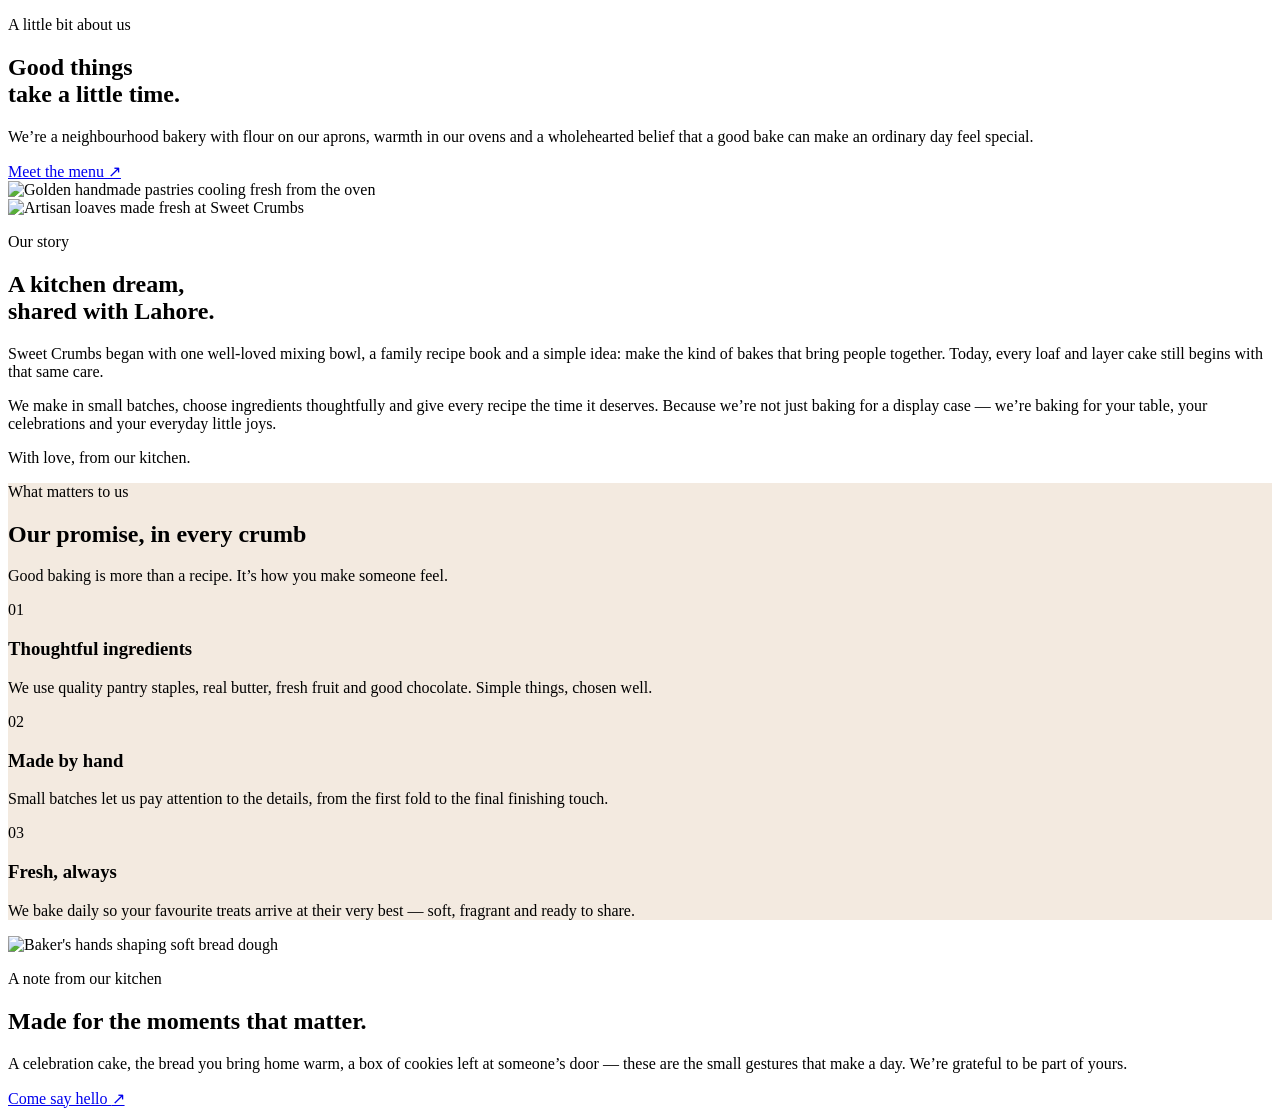
==== about.html @ 13563d33 "Add files via upload" ====
<!doctype html><html lang="en"><head><meta charset="utf-8"><meta name="viewport" content="width=device-width, initial-scale=1"><meta name="description" content="Meet Sweet Crumbs Bakery, a Lahore neighbourhood bakery inspired by care, craft and the joy of sharing."><title>Our Story | Sweet Crumbs Bakery</title><link rel="stylesheet" href="css/style.css"><link rel="stylesheet" href="css/theme.css"><script defer src="js/products.js"></script><script defer src="js/main.js"></script></head><body><div id="site-header"></div><main><section class="about-banner"><div class="about-banner-copy"><p class="eyebrow">A little bit about us</p><h1>Good things<br>take a little time.</h1><p>We’re a neighbourhood bakery with flour on our aprons, warmth in our ovens and a wholehearted belief that a good bake can make an ordinary day feel special.</p><a class="button button-dark" href="shop.html" style="align-self:flex-start">Meet the menu <span>↗</span></a></div><div class="about-banner-image"><img src="https://images.unsplash.com/photo-1555507036-ab1f4038808a?auto=format&fit=crop&w=1200&q=85" alt="Golden handmade pastries cooling fresh from the oven"></div></section><section class="section container story-grid reveal"><div class="story-photo"><img src="https://images.unsplash.com/photo-1509440159596-0249088772ff?auto=format&fit=crop&w=1000&q=85" alt="Artisan loaves made fresh at Sweet Crumbs"></div><div class="story-copy"><p class="eyebrow">Our story</p><h2 class="story-title">A kitchen dream,<br>shared with Lahore.</h2><p>Sweet Crumbs began with one well-loved mixing bowl, a family recipe book and a simple idea: make the kind of bakes that bring people together. Today, every loaf and layer cake still begins with that same care.</p><p>We make in small batches, choose ingredients thoughtfully and give every recipe the time it deserves. Because we’re not just baking for a display case — we’re baking for your table, your celebrations and your everyday little joys.</p><p class="signature">With love, from our kitchen.</p></div></section><section class="section" style="background:#f3eae0"><div class="container reveal"><div class="section-head"><div><p class="eyebrow">What matters to us</p><h2>Our promise, in every crumb</h2><p>Good baking is more than a recipe. It’s how you make someone feel.</p></div></div><div class="values-grid"><article class="value-card"><span class="value-number">01</span><h3>Thoughtful ingredients</h3><p>We use quality pantry staples, real butter, fresh fruit and good chocolate. Simple things, chosen well.</p></article><article class="value-card"><span class="value-number">02</span><h3>Made by hand</h3><p>Small batches let us pay attention to the details, from the first fold to the final finishing touch.</p></article><article class="value-card"><span class="value-number">03</span><h3>Fresh, always</h3><p>We bake daily so your favourite treats arrive at their very best — soft, fragrant and ready to share.</p></article></div></div></section><section class="section container fresh-section reveal"><div class="fresh-image"><img src="https://images.unsplash.com/photo-1608198093002-ad4e005484df?auto=format&fit=crop&w=1000&q=85" alt="Baker's hands shaping soft bread dough"></div><div class="fresh-copy"><p class="eyebrow">A note from our kitchen</p><h2>Made for the moments that matter.</h2><p>A celebration cake, the bread you bring home warm, a box of cookies left at someone’s door — these are the small gestures that make a day. We’re grateful to be part of yours.</p><a class="button button-dark" href="contact.html">Come say hello <span>↗</span></a></div></section></main><div id="site-footer"></div></body></html>
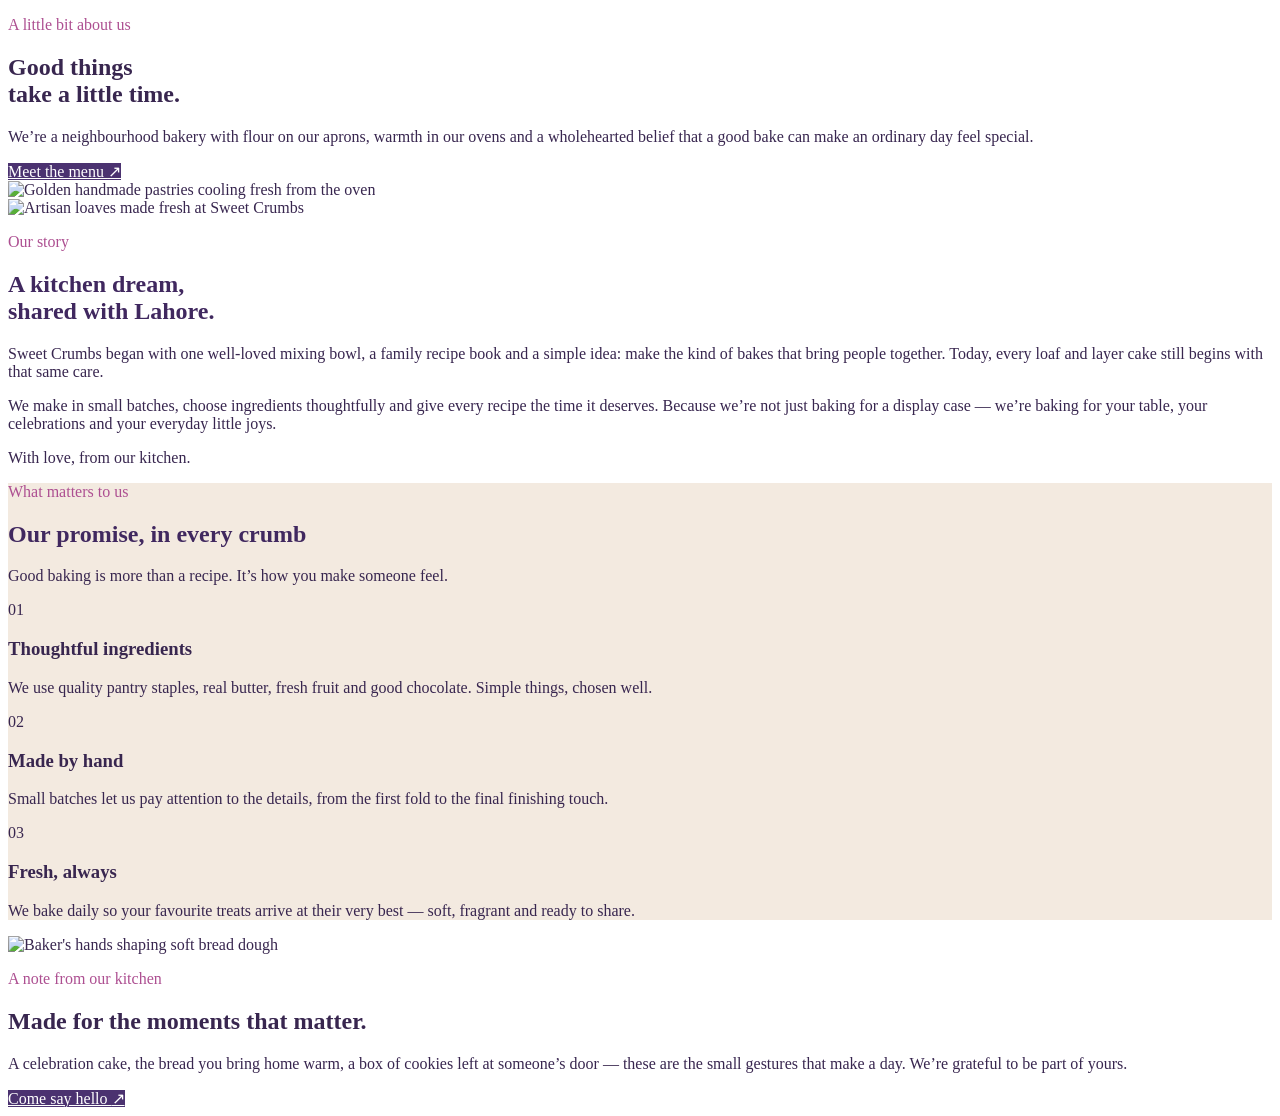
==== commit dfd34fad: "changes" ====
--- a/about.html
+++ b/about.html
@@ -1 +1 @@
-<!doctype html><html lang="en"><head><meta charset="utf-8"><meta name="viewport" content="width=device-width, initial-scale=1"><meta name="description" content="Meet Sweet Crumbs Bakery, a Lahore neighbourhood bakery inspired by care, craft and the joy of sharing."><title>Our Story | Sweet Crumbs Bakery</title><link rel="stylesheet" href="css/style.css"><link rel="stylesheet" href="css/theme.css"><script defer src="js/products.js"></script><script defer src="js/main.js"></script></head><body><div id="site-header"></div><main><section class="about-banner"><div class="about-banner-copy"><p class="eyebrow">A little bit about us</p><h1>Good things<br>take a little time.</h1><p>We’re a neighbourhood bakery with flour on our aprons, warmth in our ovens and a wholehearted belief that a good bake can make an ordinary day feel special.</p><a class="button button-dark" href="shop.html" style="align-self:flex-start">Meet the menu <span>↗</span></a></div><div class="about-banner-image"><img src="https://images.unsplash.com/photo-1555507036-ab1f4038808a?auto=format&fit=crop&w=1200&q=85" alt="Golden handmade pastries cooling fresh from the oven"></div></section><section class="section container story-grid reveal"><div class="story-photo"><img src="https://images.unsplash.com/photo-1509440159596-0249088772ff?auto=format&fit=crop&w=1000&q=85" alt="Artisan loaves made fresh at Sweet Crumbs"></div><div class="story-copy"><p class="eyebrow">Our story</p><h2 class="story-title">A kitchen dream,<br>shared with Lahore.</h2><p>Sweet Crumbs began with one well-loved mixing bowl, a family recipe book and a simple idea: make the kind of bakes that bring people together. Today, every loaf and layer cake still begins with that same care.</p><p>We make in small batches, choose ingredients thoughtfully and give every recipe the time it deserves. Because we’re not just baking for a display case — we’re baking for your table, your celebrations and your everyday little joys.</p><p class="signature">With love, from our kitchen.</p></div></section><section class="section" style="background:#f3eae0"><div class="container reveal"><div class="section-head"><div><p class="eyebrow">What matters to us</p><h2>Our promise, in every crumb</h2><p>Good baking is more than a recipe. It’s how you make someone feel.</p></div></div><div class="values-grid"><article class="value-card"><span class="value-number">01</span><h3>Thoughtful ingredients</h3><p>We use quality pantry staples, real butter, fresh fruit and good chocolate. Simple things, chosen well.</p></article><article class="value-card"><span class="value-number">02</span><h3>Made by hand</h3><p>Small batches let us pay attention to the details, from the first fold to the final finishing touch.</p></article><article class="value-card"><span class="value-number">03</span><h3>Fresh, always</h3><p>We bake daily so your favourite treats arrive at their very best — soft, fragrant and ready to share.</p></article></div></div></section><section class="section container fresh-section reveal"><div class="fresh-image"><img src="https://images.unsplash.com/photo-1608198093002-ad4e005484df?auto=format&fit=crop&w=1000&q=85" alt="Baker's hands shaping soft bread dough"></div><div class="fresh-copy"><p class="eyebrow">A note from our kitchen</p><h2>Made for the moments that matter.</h2><p>A celebration cake, the bread you bring home warm, a box of cookies left at someone’s door — these are the small gestures that make a day. We’re grateful to be part of yours.</p><a class="button button-dark" href="contact.html">Come say hello <span>↗</span></a></div></section></main><div id="site-footer"></div></body></html>+<!doctype html><html lang="en"><head><meta charset="utf-8"><meta name="viewport" content="width=device-width, initial-scale=1"><meta name="description" content="Meet Sweet Crumbs Bakery, a Lahore neighbourhood bakery inspired by care, craft and the joy of sharing."><title>Our Story | Sweet Crumbs Bakery</title><link rel="stylesheet" href="style.css"><link rel="stylesheet" href="css/theme.css"><script defer src="js/products.js"></script><script defer src="js/main.js"></script></head><body><div id="site-header"></div><main><section class="about-banner"><div class="about-banner-copy"><p class="eyebrow">A little bit about us</p><h1>Good things<br>take a little time.</h1><p>We’re a neighbourhood bakery with flour on our aprons, warmth in our ovens and a wholehearted belief that a good bake can make an ordinary day feel special.</p><a class="button button-dark" href="shop.html" style="align-self:flex-start">Meet the menu <span>↗</span></a></div><div class="about-banner-image"><img src="https://images.unsplash.com/photo-1555507036-ab1f4038808a?auto=format&fit=crop&w=1200&q=85" alt="Golden handmade pastries cooling fresh from the oven"></div></section><section class="section container story-grid reveal"><div class="story-photo"><img src="https://images.unsplash.com/photo-1509440159596-0249088772ff?auto=format&fit=crop&w=1000&q=85" alt="Artisan loaves made fresh at Sweet Crumbs"></div><div class="story-copy"><p class="eyebrow">Our story</p><h2 class="story-title">A kitchen dream,<br>shared with Lahore.</h2><p>Sweet Crumbs began with one well-loved mixing bowl, a family recipe book and a simple idea: make the kind of bakes that bring people together. Today, every loaf and layer cake still begins with that same care.</p><p>We make in small batches, choose ingredients thoughtfully and give every recipe the time it deserves. Because we’re not just baking for a display case — we’re baking for your table, your celebrations and your everyday little joys.</p><p class="signature">With love, from our kitchen.</p></div></section><section class="section" style="background:#f3eae0"><div class="container reveal"><div class="section-head"><div><p class="eyebrow">What matters to us</p><h2>Our promise, in every crumb</h2><p>Good baking is more than a recipe. It’s how you make someone feel.</p></div></div><div class="values-grid"><article class="value-card"><span class="value-number">01</span><h3>Thoughtful ingredients</h3><p>We use quality pantry staples, real butter, fresh fruit and good chocolate. Simple things, chosen well.</p></article><article class="value-card"><span class="value-number">02</span><h3>Made by hand</h3><p>Small batches let us pay attention to the details, from the first fold to the final finishing touch.</p></article><article class="value-card"><span class="value-number">03</span><h3>Fresh, always</h3><p>We bake daily so your favourite treats arrive at their very best — soft, fragrant and ready to share.</p></article></div></div></section><section class="section container fresh-section reveal"><div class="fresh-image"><img src="https://images.unsplash.com/photo-1608198093002-ad4e005484df?auto=format&fit=crop&w=1000&q=85" alt="Baker's hands shaping soft bread dough"></div><div class="fresh-copy"><p class="eyebrow">A note from our kitchen</p><h2>Made for the moments that matter.</h2><p>A celebration cake, the bread you bring home warm, a box of cookies left at someone’s door — these are the small gestures that make a day. We’re grateful to be part of yours.</p><a class="button button-dark" href="contact.html">Come say hello <span>↗</span></a></div></section></main><div id="site-footer"></div></body></html>
--- a/style.css
+++ b/style.css
@@ -0,0 +1,83 @@
+@import url('https://fonts.googleapis.com/css2?family=DM+Sans:wght@400;500;600;700&family=Playfair+Display:wght@400;500;600;700&display=swap');
+.sr-only{position:absolute;width:1px;height:1px;padding:0;margin:-1px;overflow:hidden;clip:rect(0,0,0,0);white-space:nowrap;border:0}
+:root{--cream:#fbf8ff;--paper:#fff;--beige:#ece4f4;--pink:#e85d9e;--pink-light:#fce7f2;--brown:#38264f;--brown-2:#563b77;--gold:#9b61c4;--muted:#766b82;--line:#e7dced;--green:#287b56;--shadow:0 16px 48px rgba(56,38,79,.12)}
+body{background:#fff;color:var(--brown)}
+.announcement{background:#4b3270;color:#fff}
+.announcement-note{color:#f7d8ec}.announcement-note span{color:#ff85bc}
+.site-header{background:rgba(255,255,255,.97);border-bottom-color:#eadff1}
+.brand-logo{width:52px;height:52px;object-fit:contain;flex:none}
+.brand-name{color:#4b3270}
+.brand-name small{color:#9973ae}
+.brand-mark{display:none}
+.main-nav a{color:#4b3270}
+.main-nav a:after{background:#e85d9e}
+.bag-link{border-color:#e9dcec;color:#563b77}
+.cart-count{background:#e85d9e;color:#fff}
+.button-dark{background:#4b3270;color:#fff}
+.button-dark:hover{background:#37234f}
+.button-outline{border-color:#a279bd;color:#4b3270}
+.button-light{background:#fff;color:#4b3270}
+.eyebrow{color:#ad4f91}
+.text-link{border-color:#e85d9e;color:#4b3270}
+.section-head h2,.page-title,.story-title,.hero h1,.promo-copy h2{color:#40285f}
+.hero-copy{background:#f5eefb}
+.hero h1 em{color:#d94f91}
+.hero-note{background:#fff;color:#4b3270}
+.category-card:after{background:linear-gradient(0deg,rgba(49,28,69,.78),transparent 65%)}
+.image-tag{background:#e85d9e;color:#fff}
+.icon-add{background:#4b3270;color:#fff}
+.icon-add:hover{background:#e85d9e}
+.page-hero{background:#f5eefb}
+.filter-pill.active,.filter-pill:hover{background:#4b3270;border-color:#4b3270;color:#fff}
+.product-card,.quote-card,.contact-card,.order-summary{border-color:#ecdfef}
+.product-card:hover{box-shadow:0 14px 36px rgba(56,38,79,.14)}
+.promo-banner{background-color:#563b77}
+.site-footer{background:#38264f}
+.brand-light .brand-name{color:#fff}.brand-light .brand-name small{color:#eac4df}
+.floating-wa{background:#e85d9e}
+/* Kitty Cafe-inspired bakery palette and playful logo styling */
+:root{--cream:#fbf8ff;--paper:#fff;--beige:#ece4f4;--pink:#e85d9e;--pink-light:#fce7f2;--brown:#38264f;--brown-2:#563b77;--gold:#9b61c4;--muted:#766b82;--line:#e7dced;--green:#287b56;--shadow:0 16px 48px rgba(56,38,79,.12)}
+body{background:#fff;color:var(--brown)}
+.announcement{background:#4b3270;color:#fff}.announcement-note{color:#f7d8ec}.announcement-note span{color:#ff85bc}
+.site-header{background:rgba(255,255,255,.97);border-bottom-color:#eadff1}
+.brand-logo{width:52px;height:52px;object-fit:contain;flex:none}.brand-name{color:#4b3270}.brand-name small{color:#9973ae}.brand-mark{display:none}
+.main-nav a{color:#4b3270}.main-nav a:after{background:#e85d9e}.bag-link{border-color:#e9dcec;color:#563b77}.cart-count{background:#e85d9e;color:#fff}
+.button-dark{background:#4b3270;color:#fff}.button-dark:hover{background:#37234f}.button-outline{border-color:#a279bd;color:#4b3270}.button-light{background:#fff;color:#4b3270}
+.eyebrow{color:#ad4f91}.text-link{border-color:#e85d9e;color:#4b3270}
+.section-head h2,.page-title,.story-title,.hero h1,.promo-copy h2{color:#40285f}.hero-copy{background:#f5eefb}.hero h1 em{color:#d94f91}.hero-note{background:#fff;color:#4b3270}
+.category-card:after{background:linear-gradient(0deg,rgba(49,28,69,.78),transparent 65%)}.image-tag{background:#e85d9e;color:#fff}.icon-add{background:#4b3270;color:#fff}.icon-add:hover{background:#e85d9e}
+.page-hero{background:#f5eefb}.filter-pill.active,.filter-pill:hover{background:#4b3270;border-color:#4b3270;color:#fff}
+.product-card,.quote-card,.contact-card,.order-summary{border-color:#ecdfef}.product-card:hover{box-shadow:0 14px 36px rgba(56,38,79,.14)}.promo-banner{background-color:#563b77}
+.site-footer{background:#38264f}.brand-light .brand-name{color:#fff}.brand-light .brand-name small{color:#eac4df}.floating-wa{background:#e85d9e}
+@media(max-width:700px){.brand-logo{width:44px;height:44px}.main-nav{background:#fbf8ff}.main-nav a{color:#4b3270}}
+/* Reference-inspired storefront shell: purple cafe header, search, navigation and hero banner. */
+.announcement{display:none}
+.site-header{background:#4b3270;color:#fff;border:0;box-shadow:0 5px 22px rgba(45,26,66,.15)}
+.nav-wrap{width:min(1320px,calc(100% - 48px));height:auto;min-height:112px;display:grid;grid-template-columns:auto minmax(240px,1fr) auto;grid-template-rows:64px 48px;column-gap:30px;align-items:center}
+.brand{grid-column:1;grid-row:1 / span 2;min-width:0;gap:9px}.brand-logo{width:78px;height:78px;padding:3px;border-radius:50%;background:#fff}
+.brand-name{color:#fff;font-family:var(--sans);font-size:20px;font-weight:800;letter-spacing:-.04em}.brand-name small{color:#eadcf8;font-size:8px;letter-spacing:.17em}
+.header-search{grid-column:2;grid-row:1;display:flex;align-items:center;max-width:780px;width:100%;justify-self:center;height:40px;border:1px solid rgba(255,255,255,.38);border-radius:24px;background:#b989d8;overflow:hidden}
+.header-search input{width:100%;height:100%;padding:0 18px;border:0;outline:0;background:transparent;color:#fff;font-size:13px}.header-search input::placeholder{color:#fff;opacity:.94}.header-search button{height:100%;width:48px;border:0;background:transparent;color:#fff;font-size:27px}
+.main-nav{grid-column:2;grid-row:2;align-self:stretch;justify-content:center;gap:clamp(16px,3vw,44px)}.main-nav a{color:#fff;font-size:13px;font-weight:700}.main-nav a:after{background:#f17bb8}
+.header-actions{grid-column:3;grid-row:1 / span 2;display:flex;align-items:center;gap:13px}.order-now{display:inline-flex;align-items:center;gap:9px;padding:12px 18px;border-radius:4px;background:#e35c9c;color:#fff;font-size:12px;font-weight:800;letter-spacing:.04em;text-transform:uppercase}.order-now:hover{background:#f07ab4}
+.bag-link{border-color:rgba(255,255,255,.42);color:#fff}.cart-count{background:#e85d9e;color:#fff}
+.hero{position:relative;display:block;min-height:clamp(520px,58vw,690px);overflow:hidden;background:#422b61}
+.hero-photo{position:absolute;inset:0;height:auto;min-height:0}.hero-photo img{width:100%;height:100%;object-fit:cover;object-position:center 45%}.hero-photo:after{content:"";position:absolute;inset:0;background:linear-gradient(90deg,rgba(38,20,57,.78),rgba(47,27,66,.37) 53%,rgba(47,27,66,.05))}
+.hero-copy{position:absolute;z-index:2;inset:0 auto 0 max(7vw,calc((100vw - 1180px)/2));width:min(610px,54%);min-height:0;justify-content:center;padding:50px 34px 70px 0;background:transparent;color:#fff}
+.hero-copy .eyebrow{color:#ffd4eb}.hero h1{color:#fff;font-size:clamp(52px,6vw,82px);text-shadow:0 2px 22px rgba(0,0,0,.16)}.hero h1 em{color:#ff9bc8}.hero-copy>p:not(.eyebrow){max-width:520px;color:#fff;font-size:16px}.hero-note{right:24px;bottom:22px;border-left:4px solid #e85d9e;color:#4b3270;box-shadow:0 8px 30px rgba(45,26,66,.2)}
+.hero-bakery:after{display:none}
+@media(max-width:900px){.nav-wrap{column-gap:16px}.brand-logo{width:65px;height:65px}.brand-name{font-size:17px}.main-nav{gap:16px}.main-nav a{font-size:11px}.order-now{padding:10px 12px}}
+@media(max-width:700px){.nav-wrap{width:calc(100% - 30px);min-height:75px;height:75px;display:flex;gap:0;justify-content:space-between}.brand{gap:7px}.brand-logo{width:48px;height:48px}.brand-name{font-size:16px}.brand-name small{font-size:7px}.header-search{position:absolute;top:82px;left:18px;right:18px;width:auto;max-width:none;height:36px;z-index:2}.menu-toggle{display:flex;order:3;margin:0 8px 0 auto;background:rgba(255,255,255,.08);border-color:rgba(255,255,255,.35)}.menu-toggle span{background:#fff}.header-actions{display:flex;order:4;gap:7px}.order-now{display:none}.bag-link{width:38px;height:38px}.main-nav{position:fixed;inset:126px 0 0;z-index:40;display:flex;flex-direction:column;align-items:stretch;gap:0;padding:18px 24px;background:#4b3270;transform:translateX(100%);transition:transform .3s}.main-nav.open{transform:none}.main-nav a{padding:14px 0;border-bottom:1px solid rgba(255,255,255,.18);font:700 21px var(--serif);color:#fff}.hero{min-height:590px;margin-top:48px}.hero-photo{height:100%}.hero-copy{inset:0;width:100%;padding:46px 24px 78px;justify-content:flex-end;background:linear-gradient(0deg,rgba(38,20,57,.7),transparent 75%)}.hero h1{font-size:49px}.hero-copy>p:not(.eyebrow){font-size:13px}.hero-note{right:14px;bottom:13px;padding:10px 13px}}
+.hero-bakery{display:grid;place-items:center;background:radial-gradient(circle at 50% 42%,#fff 0 24%,transparent 25%),linear-gradient(135deg,#efe4fb,#fce7f2 58%,#fff8fd)}
+.hero-bakery>img{width:min(62%,470px);height:auto;max-height:83%;object-fit:contain;filter:drop-shadow(0 22px 24px rgba(75,50,112,.13))}
+.hero-bakery:after{content:"♡  fresh bakes, happy days  ♡";position:absolute;top:9%;right:8%;color:#9b61c4;font-size:12px;font-weight:700;letter-spacing:.14em;text-transform:uppercase}
+@media(max-width:700px){.hero-bakery>img{width:min(66%,250px);max-height:76%}.hero-bakery:after{top:8%;right:5%;font-size:9px}}
+/* Final brand overrides: keep these after the original site theme. */
+:root{--cream:#fbf8ff;--paper:#fff;--beige:#ece4f4;--pink:#e85d9e;--pink-light:#fce7f2;--brown:#38264f;--brown-2:#563b77;--gold:#9b61c4;--muted:#766b82;--line:#e7dced;--shadow:0 16px 48px rgba(56,38,79,.12)}
+body{background:#fff;color:var(--brown)}.announcement{background:#4b3270;color:#fff}.announcement-note{color:#f7d8ec}.announcement-note span{color:#ff85bc}.site-header{background:rgba(255,255,255,.97);border-bottom-color:#eadff1}
+.brand-logo{width:52px;height:52px;object-fit:contain;flex:none}.brand-name{color:#4b3270}.brand-name small{color:#9973ae}.brand-mark{display:none}.main-nav a{color:#4b3270}.main-nav a:after{background:#e85d9e}.bag-link{border-color:#e9dcec;color:#563b77}.cart-count{background:#e85d9e;color:#fff}
+.button-dark{background:#4b3270;color:#fff}.button-dark:hover{background:#37234f}.button-outline{border-color:#a279bd;color:#4b3270}.button-light{background:#fff;color:#4b3270}.eyebrow{color:#ad4f91}.text-link{border-color:#e85d9e;color:#4b3270}
+.section-head h2,.page-title,.story-title,.hero h1,.promo-copy h2{color:#40285f}.hero-copy{background:#f5eefb}.hero h1 em{color:#d94f91}.hero-note{background:#fff;color:#4b3270}.category-card:after{background:linear-gradient(0deg,rgba(49,28,69,.78),transparent 65%)}
+.image-tag{background:#e85d9e;color:#fff}.icon-add{background:#4b3270;color:#fff}.icon-add:hover{background:#e85d9e}.page-hero{background:#f5eefb}.filter-pill.active,.filter-pill:hover{background:#4b3270;border-color:#4b3270;color:#fff}
+.product-card,.quote-card,.contact-card,.order-summary{border-color:#ecdfef}.product-card:hover{box-shadow:0 14px 36px rgba(56,38,79,.14)}.promo-banner{background-color:#563b77}.site-footer{background:#38264f}.brand-light .brand-name{color:#fff}.brand-light .brand-name small{color:#eac4df}.floating-wa{background:#e85d9e}
+@media(max-width:700px){.brand-logo{width:44px;height:44px}.main-nav{background:#fbf8ff}.main-nav a{color:#4b3270}}
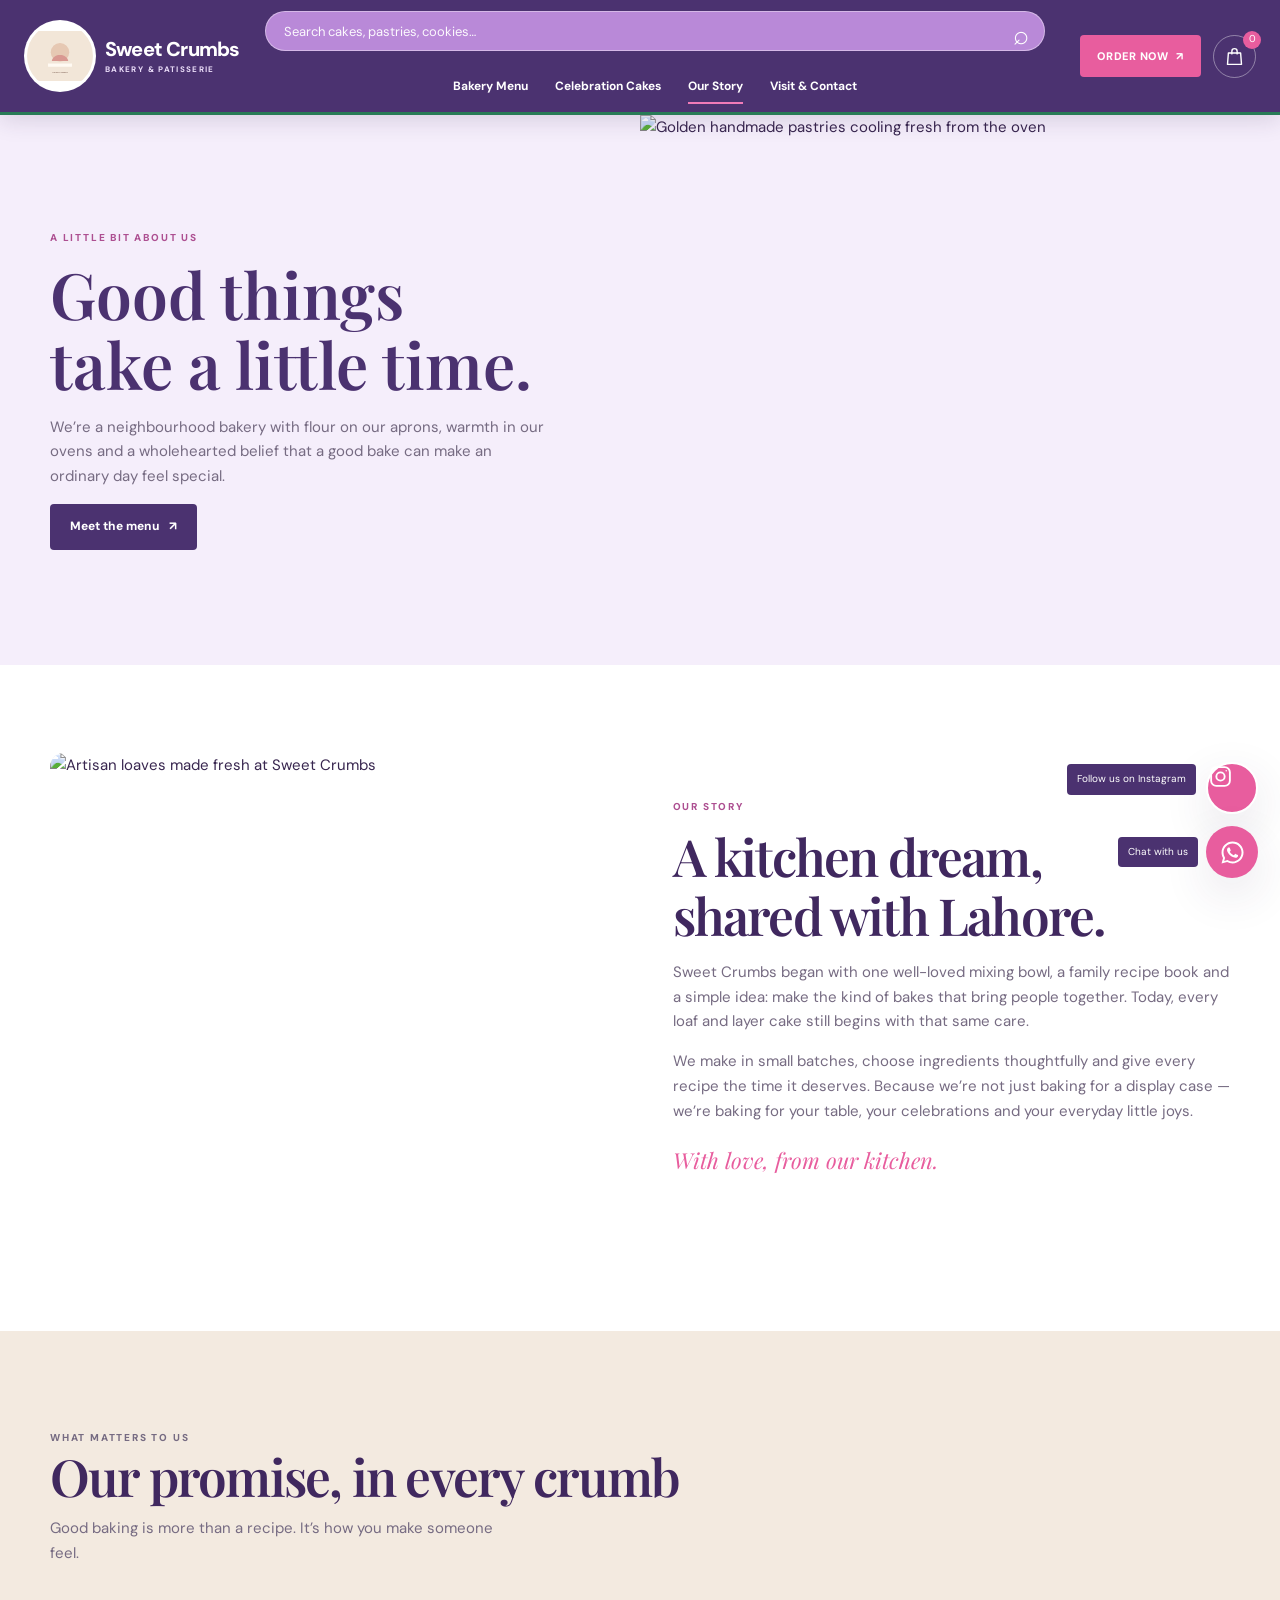
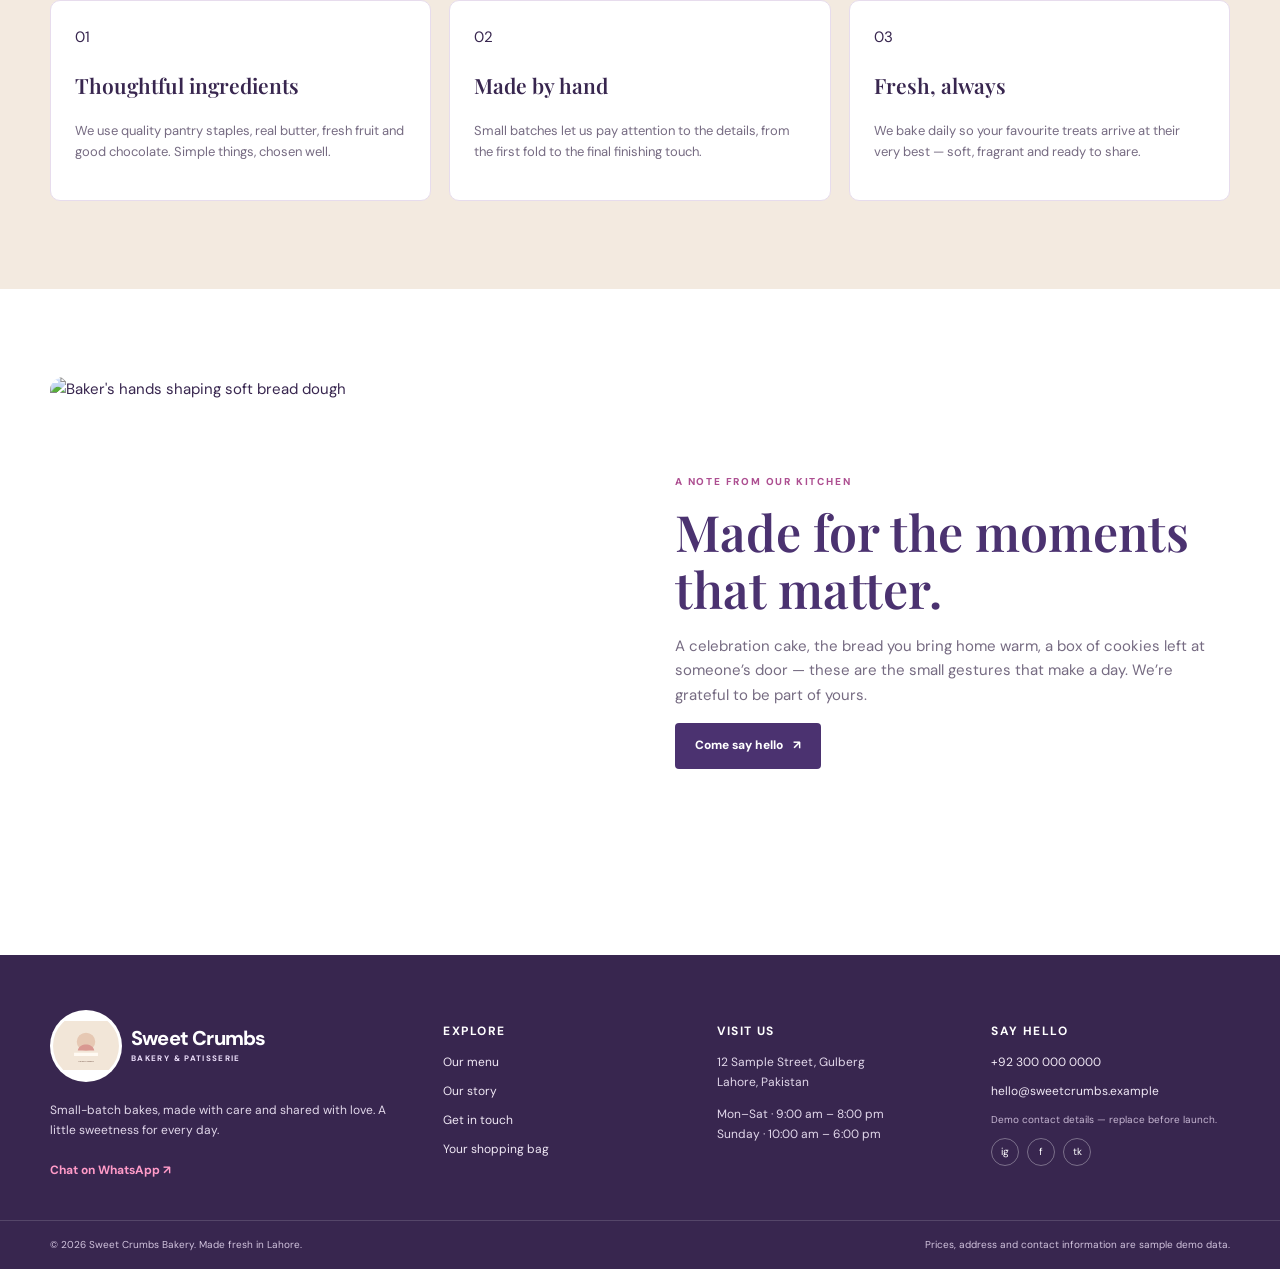
==== commit 6d6dbb86: "Change" ====
--- a/about.html
+++ b/about.html
@@ -1 +1 @@
-<!doctype html><html lang="en"><head><meta charset="utf-8"><meta name="viewport" content="width=device-width, initial-scale=1"><meta name="description" content="Meet Sweet Crumbs Bakery, a Lahore neighbourhood bakery inspired by care, craft and the joy of sharing."><title>Our Story | Sweet Crumbs Bakery</title><link rel="stylesheet" href="style.css"><link rel="stylesheet" href="css/theme.css"><script defer src="js/products.js"></script><script defer src="js/main.js"></script></head><body><div id="site-header"></div><main><section class="about-banner"><div class="about-banner-copy"><p class="eyebrow">A little bit about us</p><h1>Good things<br>take a little time.</h1><p>We’re a neighbourhood bakery with flour on our aprons, warmth in our ovens and a wholehearted belief that a good bake can make an ordinary day feel special.</p><a class="button button-dark" href="shop.html" style="align-self:flex-start">Meet the menu <span>↗</span></a></div><div class="about-banner-image"><img src="https://images.unsplash.com/photo-1555507036-ab1f4038808a?auto=format&fit=crop&w=1200&q=85" alt="Golden handmade pastries cooling fresh from the oven"></div></section><section class="section container story-grid reveal"><div class="story-photo"><img src="https://images.unsplash.com/photo-1509440159596-0249088772ff?auto=format&fit=crop&w=1000&q=85" alt="Artisan loaves made fresh at Sweet Crumbs"></div><div class="story-copy"><p class="eyebrow">Our story</p><h2 class="story-title">A kitchen dream,<br>shared with Lahore.</h2><p>Sweet Crumbs began with one well-loved mixing bowl, a family recipe book and a simple idea: make the kind of bakes that bring people together. Today, every loaf and layer cake still begins with that same care.</p><p>We make in small batches, choose ingredients thoughtfully and give every recipe the time it deserves. Because we’re not just baking for a display case — we’re baking for your table, your celebrations and your everyday little joys.</p><p class="signature">With love, from our kitchen.</p></div></section><section class="section" style="background:#f3eae0"><div class="container reveal"><div class="section-head"><div><p class="eyebrow">What matters to us</p><h2>Our promise, in every crumb</h2><p>Good baking is more than a recipe. It’s how you make someone feel.</p></div></div><div class="values-grid"><article class="value-card"><span class="value-number">01</span><h3>Thoughtful ingredients</h3><p>We use quality pantry staples, real butter, fresh fruit and good chocolate. Simple things, chosen well.</p></article><article class="value-card"><span class="value-number">02</span><h3>Made by hand</h3><p>Small batches let us pay attention to the details, from the first fold to the final finishing touch.</p></article><article class="value-card"><span class="value-number">03</span><h3>Fresh, always</h3><p>We bake daily so your favourite treats arrive at their very best — soft, fragrant and ready to share.</p></article></div></div></section><section class="section container fresh-section reveal"><div class="fresh-image"><img src="https://images.unsplash.com/photo-1608198093002-ad4e005484df?auto=format&fit=crop&w=1000&q=85" alt="Baker's hands shaping soft bread dough"></div><div class="fresh-copy"><p class="eyebrow">A note from our kitchen</p><h2>Made for the moments that matter.</h2><p>A celebration cake, the bread you bring home warm, a box of cookies left at someone’s door — these are the small gestures that make a day. We’re grateful to be part of yours.</p><a class="button button-dark" href="contact.html">Come say hello <span>↗</span></a></div></section></main><div id="site-footer"></div></body></html>
+<!doctype html><html lang="en"><head><meta charset="utf-8"><meta name="viewport" content="width=device-width, initial-scale=1"><meta name="description" content="Meet Sweet Crumbs Bakery, a Lahore neighbourhood bakery inspired by care, craft and the joy of sharing."><title>Our Story | Sweet Crumbs Bakery</title><link rel="stylesheet" href="style.css"><link rel="stylesheet" href="theme.css"><script defer src="products.js"></script><script defer src="main.js"></script></head><body><div id="site-header"></div><main><section class="about-banner"><div class="about-banner-copy"><p class="eyebrow">A little bit about us</p><h1>Good things<br>take a little time.</h1><p>We’re a neighbourhood bakery with flour on our aprons, warmth in our ovens and a wholehearted belief that a good bake can make an ordinary day feel special.</p><a class="button button-dark" href="shop.html" style="align-self:flex-start">Meet the menu <span>↗</span></a></div><div class="about-banner-image"><img src="https://images.unsplash.com/photo-1555507036-ab1f4038808a?auto=format&fit=crop&w=1200&q=85" alt="Golden handmade pastries cooling fresh from the oven"></div></section><section class="section container story-grid reveal"><div class="story-photo"><img src="https://images.unsplash.com/photo-1509440159596-0249088772ff?auto=format&fit=crop&w=1000&q=85" alt="Artisan loaves made fresh at Sweet Crumbs"></div><div class="story-copy"><p class="eyebrow">Our story</p><h2 class="story-title">A kitchen dream,<br>shared with Lahore.</h2><p>Sweet Crumbs began with one well-loved mixing bowl, a family recipe book and a simple idea: make the kind of bakes that bring people together. Today, every loaf and layer cake still begins with that same care.</p><p>We make in small batches, choose ingredients thoughtfully and give every recipe the time it deserves. Because we’re not just baking for a display case — we’re baking for your table, your celebrations and your everyday little joys.</p><p class="signature">With love, from our kitchen.</p></div></section><section class="section" style="background:#f3eae0"><div class="container reveal"><div class="section-head"><div><p class="eyebrow">What matters to us</p><h2>Our promise, in every crumb</h2><p>Good baking is more than a recipe. It’s how you make someone feel.</p></div></div><div class="values-grid"><article class="value-card"><span class="value-number">01</span><h3>Thoughtful ingredients</h3><p>We use quality pantry staples, real butter, fresh fruit and good chocolate. Simple things, chosen well.</p></article><article class="value-card"><span class="value-number">02</span><h3>Made by hand</h3><p>Small batches let us pay attention to the details, from the first fold to the final finishing touch.</p></article><article class="value-card"><span class="value-number">03</span><h3>Fresh, always</h3><p>We bake daily so your favourite treats arrive at their very best — soft, fragrant and ready to share.</p></article></div></div></section><section class="section container fresh-section reveal"><div class="fresh-image"><img src="https://images.unsplash.com/photo-1608198093002-ad4e005484df?auto=format&fit=crop&w=1000&q=85" alt="Baker's hands shaping soft bread dough"></div><div class="fresh-copy"><p class="eyebrow">A note from our kitchen</p><h2>Made for the moments that matter.</h2><p>A celebration cake, the bread you bring home warm, a box of cookies left at someone’s door — these are the small gestures that make a day. We’re grateful to be part of yours.</p><a class="button button-dark" href="contact.html">Come say hello <span>↗</span></a></div></section></main><div id="site-footer"></div></body></html>
--- a/theme.css
+++ b/theme.css
@@ -0,0 +1,42 @@
+@import url('https://fonts.googleapis.com/css2?family=DM+Sans:wght@400;500;600;700;800&family=Barlow+Condensed:wght@600;700;800&family=Playfair+Display:wght@500;600;700&display=swap');
+:root{--cream:#fbf8ff;--paper:#fff;--beige:#eee5f5;--pink:#e85d9e;--pink-light:#fce8f3;--purple:#4b3270;--purple-dark:#38264f;--purple-soft:#b989d8;--ink:#38264f;--muted:#766b82;--line:#e7dced;--gold:#9b61c4;--serif:'Playfair Display',Georgia,serif;--sans:'DM Sans',Arial,sans-serif;--shadow:0 16px 48px rgba(56,38,79,.12);--radius:14px}
+*{box-sizing:border-box}html{scroll-behavior:smooth}body{margin:0;background:#fff;color:var(--ink);font:15px/1.65 var(--sans)}body.menu-open{overflow:hidden}a{color:inherit;text-decoration:none}button,input,select,textarea{font:inherit}button{cursor:pointer}img{display:block;max-width:100%}.container{width:min(1180px,calc(100% - 56px));margin-inline:auto}.sr-only{position:absolute;width:1px;height:1px;padding:0;margin:-1px;overflow:hidden;clip:rect(0,0,0,0);white-space:nowrap;border:0}
+.announcement{display:none}.site-header{position:sticky;top:0;z-index:30;background:var(--purple);color:#fff;box-shadow:0 5px 22px rgba(45,26,66,.15)}.nav-wrap{width:min(1320px,calc(100% - 48px));min-height:112px;margin:auto;display:grid;grid-template-columns:205px minmax(0,1fr) auto;grid-template-rows:62px 50px;column-gap:24px;align-items:center}.brand{grid-column:1;grid-row:1 / span 2;display:inline-flex;align-items:center;gap:9px;min-width:0}.brand-logo{width:72px;height:72px;object-fit:contain;padding:3px;border-radius:50%;background:#fff;flex:none}.brand-name{color:#fff;font-size:20px;line-height:1.15;font-weight:800;letter-spacing:-.04em;white-space:nowrap}.brand-name small{display:block;margin-top:4px;color:#eadcf8;font-size:8px;letter-spacing:.17em}.brand-mark{display:none}
+.header-search{grid-column:2;grid-row:1;display:flex;align-items:center;justify-self:center;width:100%;max-width:780px;height:40px;border:1px solid rgba(255,255,255,.4);border-radius:24px;background:var(--purple-soft);overflow:hidden}.header-search input{width:100%;height:100%;padding:0 18px;border:0;outline:0;background:transparent;color:#fff;font-size:13px}.header-search input::placeholder{color:#fff;opacity:.95}.header-search button{width:48px;height:100%;border:0;background:transparent;color:#fff;font-size:27px}.main-nav{grid-column:2;grid-row:2;display:flex;align-items:center;justify-content:center;gap:clamp(12px,2.1vw,30px);min-width:0}.main-nav a{position:relative;color:#fff;font-size:12px;font-weight:700;white-space:nowrap}.main-nav a:after{position:absolute;right:0;bottom:-7px;left:0;height:2px;background:#f17bb8;content:'';transform:scaleX(0);transform-origin:left;transition:transform .2s}.main-nav a:hover:after,.main-nav a.active:after{transform:scaleX(1)}.header-actions{grid-column:3;grid-row:1 / span 2;display:flex;align-items:center;gap:12px}.order-now{display:inline-flex;align-items:center;gap:8px;padding:12px 17px;border-radius:4px;background:var(--pink);color:#fff;font-size:11px;font-weight:800;letter-spacing:.05em;text-transform:uppercase;white-space:nowrap}.order-now:hover{background:#f07ab4}.bag-link{position:relative;width:43px;height:43px;display:grid;place-items:center;border:1px solid rgba(255,255,255,.4);border-radius:50%;color:#fff}.bag-link svg{width:21px;fill:none;stroke:currentColor;stroke-width:1.6;stroke-linecap:round;stroke-linejoin:round}.cart-count{position:absolute;top:-5px;right:-6px;min-width:18px;height:18px;display:grid;place-items:center;border-radius:99px;background:var(--pink);color:white;font-size:10px}.menu-toggle{display:none}
+.hero{position:relative;display:block;min-height:clamp(520px,58vw,690px);overflow:hidden;background:#422b61}.hero-photo{position:absolute;inset:0;height:auto;min-height:0}.hero-photo img{width:100%;height:100%;object-fit:cover;object-position:center 45%}.hero-photo:after{position:absolute;inset:0;background:linear-gradient(90deg,rgba(38,20,57,.78),rgba(47,27,66,.37) 53%,rgba(47,27,66,.05));content:''}.hero-copy{position:absolute;z-index:2;inset:0 auto 0 max(7vw,calc((100vw - 1180px)/2));width:min(610px,54%);display:flex;flex-direction:column;justify-content:center;align-items:flex-start;min-height:0;padding:50px 34px 70px 0;background:transparent;color:#fff}.eyebrow{margin:0 0 12px;color:#ad4f91;font-size:10px;font-weight:800;letter-spacing:.18em;text-transform:uppercase}.hero-copy .eyebrow{color:#ffd4eb}.hero h1{margin:0;color:#fff;font:700 clamp(52px,6vw,82px)/1.04 var(--serif);letter-spacing:-.04em;text-shadow:0 2px 22px rgba(0,0,0,.16)}.hero h1 em{color:#ff9bc8}.hero-copy>p:not(.eyebrow){max-width:520px;margin:20px 0 26px;color:#fff;font-size:16px}.hero-actions{display:flex;flex-wrap:wrap;gap:11px}.button{min-height:45px;display:inline-flex;align-items:center;justify-content:center;gap:10px;padding:12px 19px;border:1px solid transparent;border-radius:4px;font-size:12px;font-weight:800;transition:background .2s,color .2s,transform .2s}.button:hover{transform:translateY(-2px)}.button-dark{background:var(--purple);color:#fff}.button-dark:hover{background:#37234f}.button-outline{border-color:var(--purple-soft);color:var(--purple);background:#fff}.button-light{background:#fff;color:var(--purple)}.hero-note{position:absolute;right:24px;bottom:22px;z-index:2;display:flex;flex-direction:column;padding:13px 19px;border-left:4px solid var(--pink);border-radius:5px;background:#fff;color:var(--purple);box-shadow:0 8px 30px rgba(45,26,66,.2);font-size:12px}.hero-note span{font-size:10px;font-weight:800;letter-spacing:.12em;text-transform:uppercase}
+.section{padding:88px 0}.section-head{display:flex;align-items:flex-end;justify-content:space-between;gap:24px;margin-bottom:34px}.section-head h2,.page-title,.story-title{margin:0;color:#40285f;font:600 clamp(34px,4vw,54px)/1.15 var(--serif);letter-spacing:-.035em}.section-head p{max-width:450px;margin:11px 0 0;color:var(--muted)}.text-link{color:var(--purple);font-size:13px;font-weight:800;border-bottom:1px solid var(--pink);padding-bottom:5px;white-space:nowrap}.category-grid{display:grid;grid-template-columns:repeat(3,minmax(0,1fr));gap:18px}.category-card{position:relative;height:300px;overflow:hidden;border-radius:var(--radius);background:#eee4f4}.category-card img{width:100%;height:100%;object-fit:cover;transition:transform .5s}.category-card:hover img{transform:scale(1.05)}.category-card:after{position:absolute;inset:20% 0 0;background:linear-gradient(0deg,rgba(49,28,69,.78),transparent 75%);content:''}.category-label{position:absolute;z-index:1;left:23px;bottom:20px;display:flex;flex-direction:column;color:#fff}.category-label strong{font:600 26px var(--serif)}.category-label small{font-size:11px}
+.product-grid{display:grid;grid-template-columns:repeat(4,minmax(0,1fr));gap:22px}.product-card{min-width:0;overflow:hidden;border:1px solid var(--line);border-radius:12px;background:#fff;transition:transform .2s,box-shadow .2s}.product-card:hover{transform:translateY(-4px);box-shadow:var(--shadow)}.product-image{position:relative;height:260px;display:block;overflow:hidden;background:#f3edf7}.product-image img{width:100%;height:100%;object-fit:cover;transition:transform .45s}.product-card:hover .product-image img{transform:scale(1.04)}.image-tag{position:absolute;top:12px;left:12px;padding:6px 10px;border-radius:30px;background:var(--pink);color:#fff;font-size:9px;font-weight:800;letter-spacing:.08em;text-transform:uppercase}.product-info{padding:15px}.rating{color:var(--muted);font-size:11px}.rating>span,.quote-stars{color:#e6a243;letter-spacing:.08em}.product-title{display:block;margin:7px 0;color:var(--purple-dark);font:600 17px/1.35 var(--serif)}.product-bottom{display:flex;align-items:center;justify-content:space-between}.product-bottom>strong{font-size:14px}.icon-add{width:34px;height:34px;border:0;border-radius:50%;background:var(--purple);color:white;font-size:22px;line-height:1}.icon-add:hover{background:var(--pink)}.details-link{display:inline-block;margin-top:12px;color:var(--muted);font-size:11px}.details-link span{color:var(--pink)}
+.promo-banner{min-height:390px;display:flex;align-items:center;padding:70px max(7vw,calc((100vw - 1180px)/2));background:linear-gradient(90deg,rgba(49,29,72,.88),rgba(49,29,72,.5)),url('https://images.unsplash.com/photo-1464349095431-e9a21285b5f3?auto=format&fit=crop&w=1800&q=85') center 52%/cover no-repeat;color:#fff}.promo-copy{max-width:540px}.promo-copy .eyebrow{color:#ffc7e2}.promo-copy h2{margin:0;color:#fff;font:600 clamp(36px,4vw,54px)/1.15 var(--serif)}.promo-copy>p:not(.eyebrow){color:#fff}.promo-copy .button{margin-top:12px}
+.fresh-section{display:grid;grid-template-columns:1fr 1fr;align-items:center;gap:70px}.fresh-image img,.story-photo img{width:100%;height:490px;object-fit:cover;border-radius:var(--radius)}.fresh-copy h2{margin:0 0 16px;color:var(--purple);font:600 clamp(35px,4vw,50px)/1.15 var(--serif)}.fresh-copy>p:not(.eyebrow){color:var(--muted)}.fresh-points{display:grid;grid-template-columns:1fr 1fr;gap:16px;margin:25px 0}.fresh-point{display:flex;flex-direction:column}.fresh-point strong{font-size:13px}.fresh-point span{color:var(--muted);font-size:11px}.testimonials{background:#f5eefb}.quote-grid{display:grid;grid-template-columns:repeat(3,1fr);gap:18px}.quote-card{padding:26px;border:1px solid var(--line);border-radius:var(--radius);background:#fff}.quote-card blockquote{margin:14px 0 20px;color:var(--purple-dark);font:500 17px/1.55 var(--serif)}.quote-by{font-size:12px;font-weight:800}.quote-by span{display:block;color:var(--muted);font-size:10px;font-weight:400}.gallery-grid{display:grid;grid-template-columns:repeat(5,1fr);gap:10px}.gallery-grid a{height:190px;overflow:hidden;border-radius:9px}.gallery-grid img{width:100%;height:100%;object-fit:cover;transition:transform .4s}.gallery-grid a:hover img{transform:scale(1.05)}.newsletter{padding:70px 20px;text-align:center;background:#fce8f3}.newsletter h2{margin:0;color:var(--purple);font:600 40px var(--serif)}.newsletter>p{color:var(--muted)}.newsletter-form{display:flex;width:min(470px,100%);margin:24px auto 10px}.newsletter-form input{flex:1;min-width:0;padding:13px;border:1px solid var(--line);border-radius:4px 0 0 4px}.newsletter-form button{padding:0 17px;border:0;border-radius:0 4px 4px 0;background:var(--purple);color:#fff;font-size:12px;font-weight:700}
+.page-hero{padding:65px 24px 58px;text-align:center;background:#f5eefb}.page-hero .eyebrow{margin-bottom:10px}.page-hero>p:last-child{margin:14px 0 0;color:var(--muted)}.shop-section{padding:45px 0 90px}.shop-tools{display:grid;grid-template-columns:2fr 1fr 1fr 1fr;gap:12px}.search-wrap input,.shop-tools select{width:100%;height:46px;padding:0 14px;border:1px solid var(--line);border-radius:5px;background:#fff;color:var(--ink)}.filter-pills{display:flex;flex-wrap:wrap;gap:8px;margin:18px 0}.filter-pill{padding:8px 14px;border:1px solid var(--line);border-radius:24px;background:#fff;color:var(--purple);font-size:11px}.filter-pill.active,.filter-pill:hover{border-color:var(--purple);background:var(--purple);color:#fff}.results-count{color:var(--muted);font-size:12px}.empty-state,.empty-cart{text-align:center;padding:60px 22px}.empty-state h2,.empty-cart h2{color:var(--purple);font:600 32px var(--serif)}
+.product-section{display:grid;grid-template-columns:1fr 1fr;gap:60px;padding:25px 0 60px}.crumbs{color:var(--muted);font-size:12px}.detail-image{position:relative;height:580px;overflow:hidden;border-radius:var(--radius);background:#f3edf7}.detail-image img{width:100%;height:100%;object-fit:cover}.detail-copy{align-self:center}.detail-copy h1{margin:10px 0;color:var(--purple);font:600 42px/1.15 var(--serif)}.detail-price{font-size:22px;font-weight:800}.detail-price small,.demo-note{color:var(--muted);font-size:10px;font-weight:400}.detail-description{color:var(--muted)}.detail-rule{height:1px;margin:22px 0;background:var(--line)}.size-label{display:block;margin:13px 0 7px;font-size:12px;font-weight:700}.size-select{width:100%;height:44px;padding:0 12px;border:1px solid var(--line);border-radius:4px;background:white}.detail-actions{display:flex;gap:12px;margin-top:18px}.quantity-control{display:flex;align-items:center;border:1px solid var(--line);border-radius:4px}.quantity-control button{width:34px;height:40px;border:0;background:transparent;color:var(--purple);font-size:19px}.quantity-control input,.quantity-control>span{width:38px;border:0;text-align:center}.text-whatsapp{margin-top:18px;border:0;background:none;color:var(--purple);font-size:12px;text-decoration:underline}.related-section{padding-top:25px}
+.cart-section{padding:35px 0 90px}.cart-layout{display:grid;grid-template-columns:1.6fr .8fr;gap:38px}.cart-row{display:grid;grid-template-columns:110px 1fr auto;gap:18px;padding:20px 0;border-bottom:1px solid var(--line)}.cart-thumb img{width:110px;height:115px;object-fit:cover;border-radius:8px}.cart-item-info h3{margin:4px 0;font:600 18px var(--serif)}.cart-unit{color:var(--muted);font-size:11px}.cart-item-info .quantity-control{width:max-content;margin-top:10px}.cart-item-end{display:flex;flex-direction:column;align-items:flex-end;justify-content:space-between}.cart-item-end strong{font-size:13px}.remove-item{border:0;background:none;color:#bd5285;font-size:11px}.order-summary{position:sticky;top:135px;align-self:start;padding:24px;border:1px solid var(--line);border-radius:10px;background:#fbf8ff}.order-summary h2{margin:0 0 18px;font:600 26px var(--serif)}.summary-line,.summary-total{display:flex;justify-content:space-between;gap:10px;padding:10px 0;font-size:12px}.summary-total{margin-top:8px;border-top:1px solid var(--line);font-size:16px}.summary-note{color:var(--muted);font-size:10px}.order-whatsapp{width:100%;margin:12px 0}.continue-shopping{display:block;text-align:center;color:var(--purple);font-size:11px}.empty-cart-mark{width:110px;height:110px;margin:0 auto 18px;padding:0;border-radius:50%;background:#fff}.empty-cart-mark img{width:100%;height:100%;object-fit:contain}.empty-cart-mark:after{display:none}
+.about-banner{display:grid;grid-template-columns:1fr 1fr;min-height:550px;background:#f5eefb}.about-banner-copy{display:flex;flex-direction:column;justify-content:center;align-items:flex-start;padding:70px max(40px,calc((100vw - 1180px)/2)) 70px max(40px,calc((100vw - 1180px)/2))}.about-banner-copy h1{margin:0;color:var(--purple);font:600 clamp(44px,5vw,65px)/1.1 var(--serif)}.about-banner-copy>p:not(.eyebrow){max-width:500px;color:var(--muted)}.about-banner-image img{width:100%;height:100%;min-height:550px;object-fit:cover}.story-grid{display:grid;grid-template-columns:1fr 1fr;align-items:center;gap:65px}.story-copy>p:not(.eyebrow){color:var(--muted)}.signature{color:var(--pink)!important;font:italic 22px var(--serif)}.values-grid{display:grid;grid-template-columns:repeat(3,1fr);gap:18px}.value-card{padding:24px;border:1px solid var(--line);border-radius:10px;background:#fff}.value-card h3{font:600 21px var(--serif)}.value-card p{color:var(--muted);font-size:13px}
+.contact-layout{display:grid;grid-template-columns:1fr 1fr;gap:50px}.contact-cards{display:grid;grid-template-columns:1fr 1fr;gap:12px;margin:24px 0}.contact-card{padding:17px;border:1px solid var(--line);border-radius:8px}.contact-card small{display:block;color:var(--muted);font-size:9px;text-transform:uppercase;letter-spacing:.08em}.contact-card strong,.contact-card>a{display:block;margin-top:7px;color:var(--purple);font-size:13px;font-weight:700}.contact-card p{margin:4px 0 0;color:var(--muted);font-size:11px}.map-placeholder{position:relative;height:250px;overflow:hidden;border-radius:10px;background:#eee6f2}.map-pattern{position:absolute;inset:0;background:repeating-linear-gradient(35deg,transparent 0 35px,#fff9 36px 41px),repeating-linear-gradient(-35deg,transparent 0 55px,#fff9 56px 62px)}.map-pin{position:absolute;top:42%;left:52%;width:42px;height:42px;display:grid;place-items:center;border-radius:50% 50% 50% 0;background:var(--pink);color:#fff;transform:rotate(-45deg)}.map-pin span{transform:rotate(45deg)}.map-label{position:absolute;right:15px;bottom:13px;padding:6px 10px;border-radius:4px;background:#fff;font-size:10px}.contact-form{padding:25px;border:1px solid var(--line);border-radius:10px}.contact-form h2{margin-top:0;font:600 27px var(--serif)}.contact-form label{display:block;margin:12px 0 5px;font-size:11px;font-weight:700}.contact-form input,.contact-form textarea{width:100%;padding:11px;border:1px solid var(--line);border-radius:4px;background:#fff}.contact-form textarea{min-height:120px;resize:vertical}
+.site-footer{padding:55px 0 0;background:var(--purple-dark);color:#fff}.footer-top{width:min(1180px,calc(100% - 56px));margin:auto;display:grid;grid-template-columns:1.5fr 1fr 1fr 1fr;gap:35px;padding-bottom:38px}.brand-light .brand-name{color:#fff}.brand-light .brand-name small{color:#eadcf8}.footer-brand>p,.footer-top p{color:#e2d8eb;font-size:12px}.footer-top h3{font-size:12px;text-transform:uppercase;letter-spacing:.12em}.footer-top>div:not(:first-child)>a{display:block;margin:9px 0;color:#f0e8f5;font-size:12px}.footer-whatsapp{display:inline-block;margin-top:8px;color:#ff9bc8;font-size:12px;font-weight:700}.sample-note{font-size:10px!important;color:#c6b6d2!important}.footer-bottom{display:flex;justify-content:space-between;gap:15px;padding:16px max(28px,calc((100vw - 1180px)/2));border-top:1px solid #ffffff25;color:#d2c4de;font-size:10px}.social-links{display:flex;gap:8px}.social-links a{width:28px;height:28px;display:grid;place-items:center;border:1px solid #ffffff55;border-radius:50%;font-size:10px}.floating-wa{position:fixed;right:22px;bottom:22px;z-index:25;width:52px;height:52px;display:grid;place-items:center;border-radius:50%;background:#e85d9e;color:#fff;box-shadow:var(--shadow)}.floating-wa svg{width:27px;fill:currentColor}.wa-tooltip{position:absolute;right:60px;padding:7px 10px;border-radius:4px;background:var(--purple);font-size:10px;white-space:nowrap}.toast{position:fixed;right:20px;bottom:85px;z-index:50;padding:12px 18px;border-radius:6px;background:var(--purple);color:#fff;opacity:0;transform:translateY(8px);transition:.2s;pointer-events:none}.toast.show{opacity:1;transform:none}.reveal{opacity:0;transform:translateY(16px);transition:opacity .5s,transform .5s}.reveal.visible{opacity:1;transform:none}
+@media(max-width:1050px){.nav-wrap{grid-template-columns:175px minmax(0,1fr) auto;column-gap:14px}.brand-logo{width:62px;height:62px}.brand-name{font-size:17px}.main-nav{gap:15px}.main-nav a{font-size:10px}.order-now{padding:10px 12px;font-size:10px}.product-grid{grid-template-columns:repeat(3,minmax(0,1fr))}.product-image{height:230px}.fresh-section,.story-grid{gap:38px}.footer-top{gap:22px}}
+@media(max-width:760px){.container{width:calc(100% - 38px)}.site-header{position:sticky}.nav-wrap{position:relative;width:calc(100% - 30px);min-height:75px;height:75px;display:flex;gap:0;justify-content:space-between}.brand{gap:7px}.brand-logo{width:48px;height:48px}.brand-name{font-size:16px}.brand-name small{font-size:7px}.header-search{position:absolute;top:82px;left:0;right:0;width:auto;max-width:none;height:36px;z-index:2}.menu-toggle{width:38px;height:38px;display:flex;flex-direction:column;justify-content:center;gap:5px;order:3;margin:0 8px 0 auto;border:1px solid #ffffff66;border-radius:50%;background:#ffffff12}.menu-toggle span{width:15px;height:1px;margin:auto;background:#fff;transition:.2s}.menu-toggle[aria-expanded=true] span:first-child{transform:translateY(3px) rotate(45deg)}.menu-toggle[aria-expanded=true] span:last-child{transform:translateY(-3px) rotate(-45deg)}.header-actions{display:flex;order:4;gap:7px}.order-now{display:none}.bag-link{width:38px;height:38px}.main-nav{position:fixed;inset:126px 0 0;z-index:40;display:flex;flex-direction:column;align-items:stretch;gap:0;padding:18px 24px;background:var(--purple);transform:translateX(100%);transition:transform .3s}.main-nav.open{transform:none}.main-nav a{padding:14px 0;border-bottom:1px solid #ffffff2e;font:700 21px var(--serif);color:#fff}.main-nav a:after{display:none}.hero{min-height:590px;margin-top:48px}.hero-photo{height:100%}.hero-copy{inset:0;width:100%;justify-content:flex-end;padding:46px 24px 78px;background:linear-gradient(0deg,rgba(38,20,57,.7),transparent 75%)}.hero h1{font-size:49px}.hero-copy>p:not(.eyebrow){font-size:13px}.hero-note{right:14px;bottom:13px;padding:10px 13px}.section{padding:66px 0}.section-head{align-items:flex-start;flex-direction:column;margin-bottom:25px}.section-head h2{font-size:37px}.section-head p{font-size:12px}.category-grid{grid-template-columns:repeat(2,minmax(0,1fr));gap:12px}.category-card{height:220px;border-radius:10px}.category-label{left:14px;bottom:14px}.category-label strong{font-size:20px}.category-label small{font-size:9px}.product-grid{grid-template-columns:repeat(2,minmax(0,1fr));gap:12px}.product-image{height:190px}.product-info{padding:12px}.product-title{font-size:15px}.product-bottom>strong{font-size:12px}.icon-add{width:30px;height:30px}.promo-banner{min-height:360px;padding:52px 24px}.promo-copy h2{font-size:39px}.fresh-section,.story-grid,.product-section,.contact-layout{grid-template-columns:1fr;gap:28px}.fresh-image img,.story-photo img{height:310px}.fresh-copy h2{font-size:39px}.quote-grid{grid-template-columns:1fr}.gallery-grid{grid-template-columns:repeat(3,1fr)}.gallery-grid a{height:125px}.newsletter{padding:54px 20px}.newsletter h2{font-size:34px}.shop-tools{grid-template-columns:1fr 1fr}.page-hero{padding:48px 20px}.page-title{font-size:37px}.product-section{padding-top:10px}.detail-image{height:380px}.detail-copy h1{font-size:34px}.cart-layout{grid-template-columns:1fr}.order-summary{position:static}.cart-row{grid-template-columns:78px 1fr auto;gap:10px}.cart-thumb img{width:78px;height:90px}.cart-item-info h3{font-size:15px}.cart-item-end strong{font-size:11px}.about-banner{grid-template-columns:1fr}.about-banner-copy{padding:48px 24px}.about-banner-image img{min-height:300px;height:300px}.values-grid{grid-template-columns:1fr}.contact-cards{grid-template-columns:1fr 1fr}.footer-top{width:calc(100% - 38px);grid-template-columns:1fr 1fr;gap:24px}.footer-top>div:first-child{grid-column:1 / -1}.footer-bottom{flex-direction:column;padding:14px 19px}.floating-wa{right:14px;bottom:14px;width:46px;height:46px}}
+@media(max-width:420px){.hero h1{font-size:43px}.hero-actions{gap:8px}.hero-actions .button{padding:10px 12px;font-size:10px}.category-card{height:190px}.product-image{height:160px}.contact-cards{grid-template-columns:1fr}.shop-tools{grid-template-columns:1fr}.brand-name{font-size:14px}.cart-row{grid-template-columns:65px 1fr auto}.cart-thumb img{width:65px;height:78px}}
+@media(prefers-reduced-motion:reduce){*,*:before,*:after{scroll-behavior:auto!important;animation-duration:.01ms!important;animation-iteration-count:1!important;transition-duration:.01ms!important}.reveal{opacity:1;transform:none}}
+.hero-bakery{display:block;background:#422b61}.hero-bakery>img{width:100%;height:100%;max-height:none;object-fit:cover;filter:none}
+/* Final scroll behavior: fixed nav; banners stick to the page while sections layer above them. */
+#site-header{position:relative;height:115px;z-index:60}.site-header{position:fixed;top:0;right:0;left:0;z-index:60}
+.pinned-banner-stage{display:contents;height:auto;min-height:0}
+.pinned-banner-stage>.hero,.pinned-banner-stage>.promo-banner{position:sticky;top:115px;z-index:1}
+.home-page main>section:not(.pinned-banner-stage),.home-page main>div.section.container{position:relative;z-index:2;background:#f8f5ed}
+.home-page main>div.section.container{width:100%;padding-right:max(19px,calc((100vw - 1180px)/2));padding-left:max(19px,calc((100vw - 1180px)/2))}
+@media(max-width:760px){#site-header{height:78px}.pinned-banner-stage>.hero,.pinned-banner-stage>.promo-banner{top:78px}}
+/* Do not hide the cake poster: it keeps the banner visible if autoplay is paused. */
+.site-header{border-bottom:3px solid var(--green)}
+.hero-photo:after{background:linear-gradient(90deg,rgba(25,35,28,.43),rgba(38,48,39,.18) 53%,rgba(30,39,31,.03))}.hero-note{right:94px;border-left-color:var(--green)}
+.promo-banner{background-image:linear-gradient(90deg,rgba(25,35,28,.86),rgba(38,48,39,.48)),url('https://images.unsplash.com/photo-1464349095431-e9a21285b5f3?auto=format&fit=crop&w=1800&q=85')}
+@media(max-width:420px){.pinned-banner-stage{height:122svh;min-height:740px}.pinned-banner-stage>.hero,.pinned-banner-stage>.promo-banner{min-height:540px}}
+/* Keep the overlapping home sections full-bleed; constrain only their inner content. */
+.home-page main>section.section.container{width:100%;max-width:none;margin-right:0;margin-left:0;padding-right:max(19px,calc((100vw - 1180px)/2));padding-left:max(19px,calc((100vw - 1180px)/2))}
+/* The social controls stay stacked at the viewport corner: Instagram above WhatsApp. */
+.floating-socials{position:fixed;right:22px;bottom:22px;z-index:80;display:flex;flex-direction:column;align-items:center;gap:12px}
+.floating-socials .floating-instagram,.floating-socials .floating-wa{position:relative;inset:auto;flex:none;width:52px;height:52px}
+.floating-instagram{background:#e85d9e!important;color:#fff;border:2px solid #fff;border-radius:50%;box-shadow:var(--shadow)}
+.floating-instagram svg{width:25px;height:25px;fill:none;stroke:#fff;stroke-width:1.8;stroke-linecap:round;stroke-linejoin:round}
+.floating-instagram:hover{background:#d94f91!important}
+@media(max-width:760px){.floating-socials{right:14px;bottom:14px;gap:9px}.floating-socials .floating-instagram,.floating-socials .floating-wa{width:46px;height:46px}}
